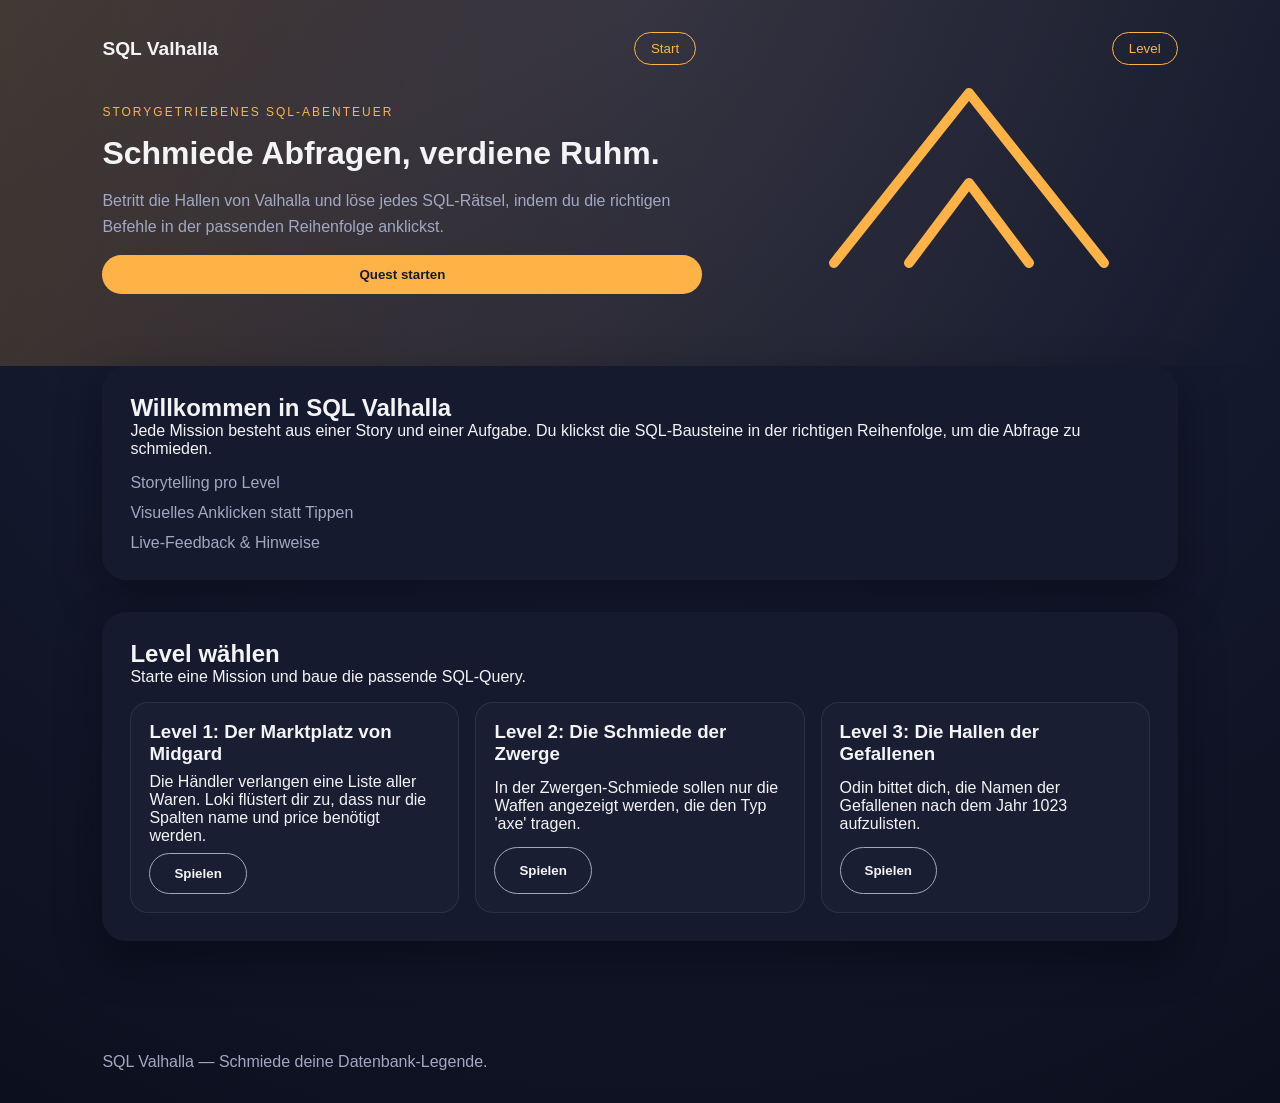
==== index.html @ d1be3629 "Add SQL Valhalla landing page and level flow" ====
<!doctype html>
<html lang="de">
  <head>
    <meta charset="UTF-8" />
    <meta name="viewport" content="width=device-width, initial-scale=1" />
    <title>SQL Valhalla</title>
    <link rel="stylesheet" href="styles.css" />
  </head>
  <body>
    <header class="hero">
      <nav class="nav">
        <div class="logo">SQL Valhalla</div>
        <button class="nav-button" id="open-home">Start</button>
        <button class="nav-button" id="open-levels">Level</button>
      </nav>
      <div class="hero-content">
        <p class="tag">Storygetriebenes SQL-Abenteuer</p>
        <h1>Schmiede Abfragen, verdiene Ruhm.</h1>
        <p class="hero-text">
          Betritt die Hallen von Valhalla und löse jedes SQL-Rätsel, indem du die
          richtigen Befehle in der passenden Reihenfolge anklickst.
        </p>
        <button class="primary" id="start-quest">Quest starten</button>
      </div>
    </header>

    <main>
      <section class="panel" id="home">
        <h2>Willkommen in SQL Valhalla</h2>
        <p>
          Jede Mission besteht aus einer Story und einer Aufgabe. Du klickst die
          SQL-Bausteine in der richtigen Reihenfolge, um die Abfrage zu schmieden.
        </p>
        <ul class="features">
          <li>Storytelling pro Level</li>
          <li>Visuelles Anklicken statt Tippen</li>
          <li>Live-Feedback & Hinweise</li>
        </ul>
      </section>

      <section class="panel" id="levels">
        <div class="panel-header">
          <h2>Level wählen</h2>
          <p>Starte eine Mission und baue die passende SQL-Query.</p>
        </div>
        <div class="level-grid" id="level-grid"></div>
      </section>

      <section class="panel" id="play-area" hidden>
        <div class="story">
          <h2 id="level-title"></h2>
          <p id="level-story"></p>
        </div>
        <div class="task">
          <h3>Aufgabe</h3>
          <p id="level-task"></p>
        </div>
        <div class="builder">
          <h3>SQL schmieden</h3>
          <div class="fragments" id="fragment-pool"></div>
          <div class="forge">
            <p>Deine Reihenfolge</p>
            <div class="sequence" id="sequence"></div>
          </div>
        </div>
        <div class="actions">
          <button class="secondary" id="reset">Zurücksetzen</button>
          <button class="primary" id="check">Prüfen</button>
        </div>
        <p class="feedback" id="feedback" aria-live="polite"></p>
      </section>
    </main>

    <footer class="footer">
      <p>SQL Valhalla &mdash; Schmiede deine Datenbank-Legende.</p>
    </footer>

    <script src="script.js"></script>
  </body>
</html>
---- styles.css ----
:root {
  color-scheme: dark;
  --bg: #0c0f1d;
  --panel: #151a2e;
  --accent: #ffb347;
  --accent-soft: rgba(255, 179, 71, 0.15);
  --text: #f4f4f6;
  --muted: #a2a8c3;
  --success: #68e1a9;
  --error: #ff6b6b;
}

* {
  box-sizing: border-box;
  margin: 0;
  padding: 0;
  font-family: "Inter", "Segoe UI", sans-serif;
}

body {
  background: radial-gradient(circle at top, #1c2440, var(--bg));
  color: var(--text);
  min-height: 100vh;
  display: flex;
  flex-direction: column;
}

.hero {
  background: linear-gradient(120deg, rgba(255, 179, 71, 0.2), transparent),
    url("data:image/svg+xml,%3Csvg width='340' height='340' viewBox='0 0 340 340' fill='none' xmlns='http://www.w3.org/2000/svg'%3E%3Cpath d='M35 250L170 80L305 250' stroke='%23ffb347' stroke-width='10' stroke-linecap='round' stroke-linejoin='round'/%3E%3Cpath d='M110 250L170 170L230 250' stroke='%23ffb347' stroke-width='10' stroke-linecap='round' stroke-linejoin='round'/%3E%3C/svg%3E")
      no-repeat right 15% center;
  padding: 32px 8vw 72px;
}

.nav {
  display: flex;
  align-items: center;
  justify-content: space-between;
  margin-bottom: 40px;
}

.logo {
  font-weight: 700;
  font-size: 1.2rem;
}

.nav-button {
  background: transparent;
  border: 1px solid var(--accent);
  color: var(--accent);
  padding: 8px 16px;
  margin-left: 8px;
  border-radius: 999px;
  cursor: pointer;
}

.hero-content {
  max-width: 600px;
  display: grid;
  gap: 16px;
}

.tag {
  color: var(--accent);
  text-transform: uppercase;
  letter-spacing: 2px;
  font-size: 0.75rem;
}

.hero-text {
  color: var(--muted);
  line-height: 1.6;
}

.primary,
.secondary {
  border: none;
  border-radius: 999px;
  padding: 12px 24px;
  font-weight: 600;
  cursor: pointer;
}

.primary {
  background: var(--accent);
  color: #151a2e;
}

.secondary {
  background: transparent;
  color: var(--text);
  border: 1px solid var(--muted);
}

main {
  display: grid;
  gap: 32px;
  padding: 0 8vw 80px;
}

.panel {
  background: var(--panel);
  border-radius: 24px;
  padding: 28px;
  box-shadow: 0 18px 40px rgba(5, 7, 17, 0.5);
}

.features {
  list-style: none;
  display: grid;
  gap: 12px;
  margin-top: 16px;
  color: var(--muted);
}

.level-grid {
  display: grid;
  gap: 16px;
  grid-template-columns: repeat(auto-fit, minmax(220px, 1fr));
  margin-top: 16px;
}

.level-card {
  background: rgba(255, 255, 255, 0.02);
  border: 1px solid rgba(255, 255, 255, 0.08);
  padding: 18px;
  border-radius: 18px;
  display: grid;
  gap: 8px;
}

.level-card button {
  justify-self: start;
}

.story,
.task {
  margin-bottom: 18px;
}

.builder {
  display: grid;
  gap: 16px;
}

.fragments {
  display: flex;
  flex-wrap: wrap;
  gap: 12px;
}

.fragment {
  background: var(--accent-soft);
  border: 1px solid var(--accent);
  color: var(--accent);
  padding: 10px 16px;
  border-radius: 999px;
  cursor: pointer;
  font-weight: 600;
}

.fragment[disabled] {
  opacity: 0.4;
  cursor: not-allowed;
}

.forge {
  background: rgba(15, 18, 30, 0.8);
  padding: 16px;
  border-radius: 16px;
  border: 1px dashed rgba(255, 255, 255, 0.2);
}

.sequence {
  display: flex;
  flex-wrap: wrap;
  gap: 10px;
  margin-top: 8px;
  min-height: 46px;
}

.sequence .chip {
  background: rgba(255, 255, 255, 0.1);
  padding: 8px 12px;
  border-radius: 999px;
}

.actions {
  display: flex;
  gap: 12px;
  margin-top: 20px;
}

.feedback {
  margin-top: 16px;
  font-weight: 600;
}

.feedback.success {
  color: var(--success);
}

.feedback.error {
  color: var(--error);
}

.footer {
  padding: 32px 8vw;
  color: var(--muted);
}

@media (max-width: 720px) {
  .nav {
    flex-direction: column;
    align-items: flex-start;
    gap: 12px;
  }

  .hero {
    background-position: center 120px;
  }
}
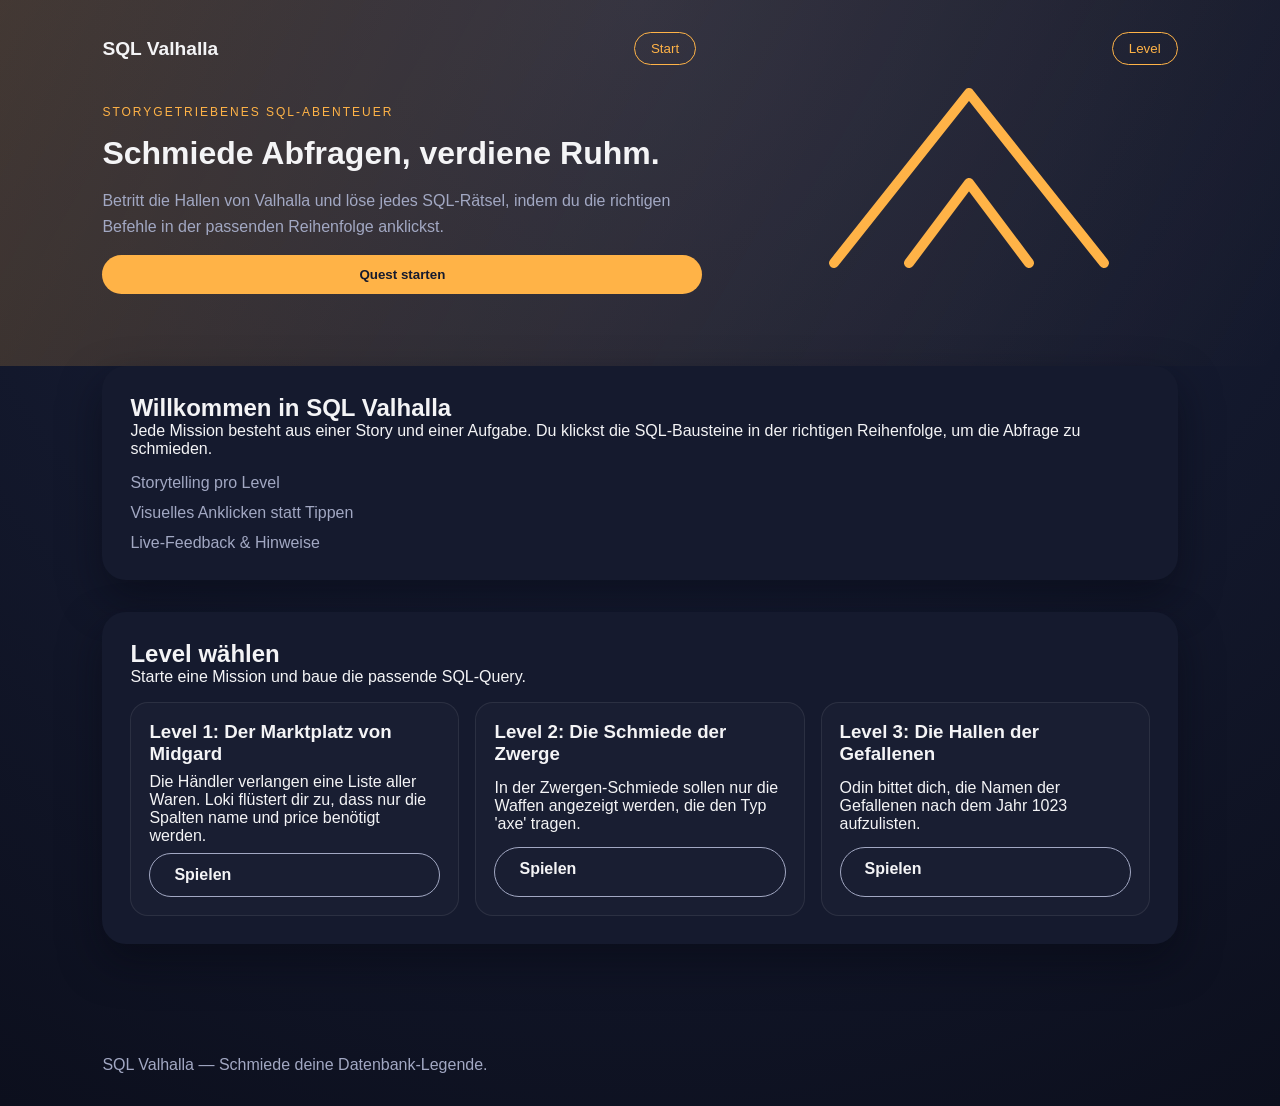
==== commit 49bf43f5: "Split levels into pages and fetch solutions from backend" ====
--- a/index.html
+++ b/index.html
@@ -45,30 +45,6 @@
         </div>
         <div class="level-grid" id="level-grid"></div>
       </section>
-
-      <section class="panel" id="play-area" hidden>
-        <div class="story">
-          <h2 id="level-title"></h2>
-          <p id="level-story"></p>
-        </div>
-        <div class="task">
-          <h3>Aufgabe</h3>
-          <p id="level-task"></p>
-        </div>
-        <div class="builder">
-          <h3>SQL schmieden</h3>
-          <div class="fragments" id="fragment-pool"></div>
-          <div class="forge">
-            <p>Deine Reihenfolge</p>
-            <div class="sequence" id="sequence"></div>
-          </div>
-        </div>
-        <div class="actions">
-          <button class="secondary" id="reset">Zurücksetzen</button>
-          <button class="primary" id="check">Prüfen</button>
-        </div>
-        <p class="feedback" id="feedback" aria-live="polite"></p>
-      </section>
     </main>
 
     <footer class="footer">
--- a/styles.css
+++ b/styles.css
@@ -25,6 +25,23 @@
   flex-direction: column;
 }
 
+.page-header {
+  padding: 32px 8vw 24px;
+  display: grid;
+  gap: 12px;
+  text-align: left;
+}
+
+.back-link {
+  color: var(--accent);
+  text-decoration: none;
+  font-weight: 600;
+}
+
+.back-link:hover {
+  text-decoration: underline;
+}
+
 .hero {
   background: linear-gradient(120deg, rgba(255, 179, 71, 0.2), transparent),
     url("data:image/svg+xml,%3Csvg width='340' height='340' viewBox='0 0 340 340' fill='none' xmlns='http://www.w3.org/2000/svg'%3E%3Cpath d='M35 250L170 80L305 250' stroke='%23ffb347' stroke-width='10' stroke-linecap='round' stroke-linejoin='round'/%3E%3Cpath d='M110 250L170 170L230 250' stroke='%23ffb347' stroke-width='10' stroke-linecap='round' stroke-linejoin='round'/%3E%3C/svg%3E")
@@ -90,6 +107,8 @@
   background: transparent;
   color: var(--text);
   border: 1px solid var(--muted);
+  text-decoration: none;
+  display: inline-block;
 }
 
 main {
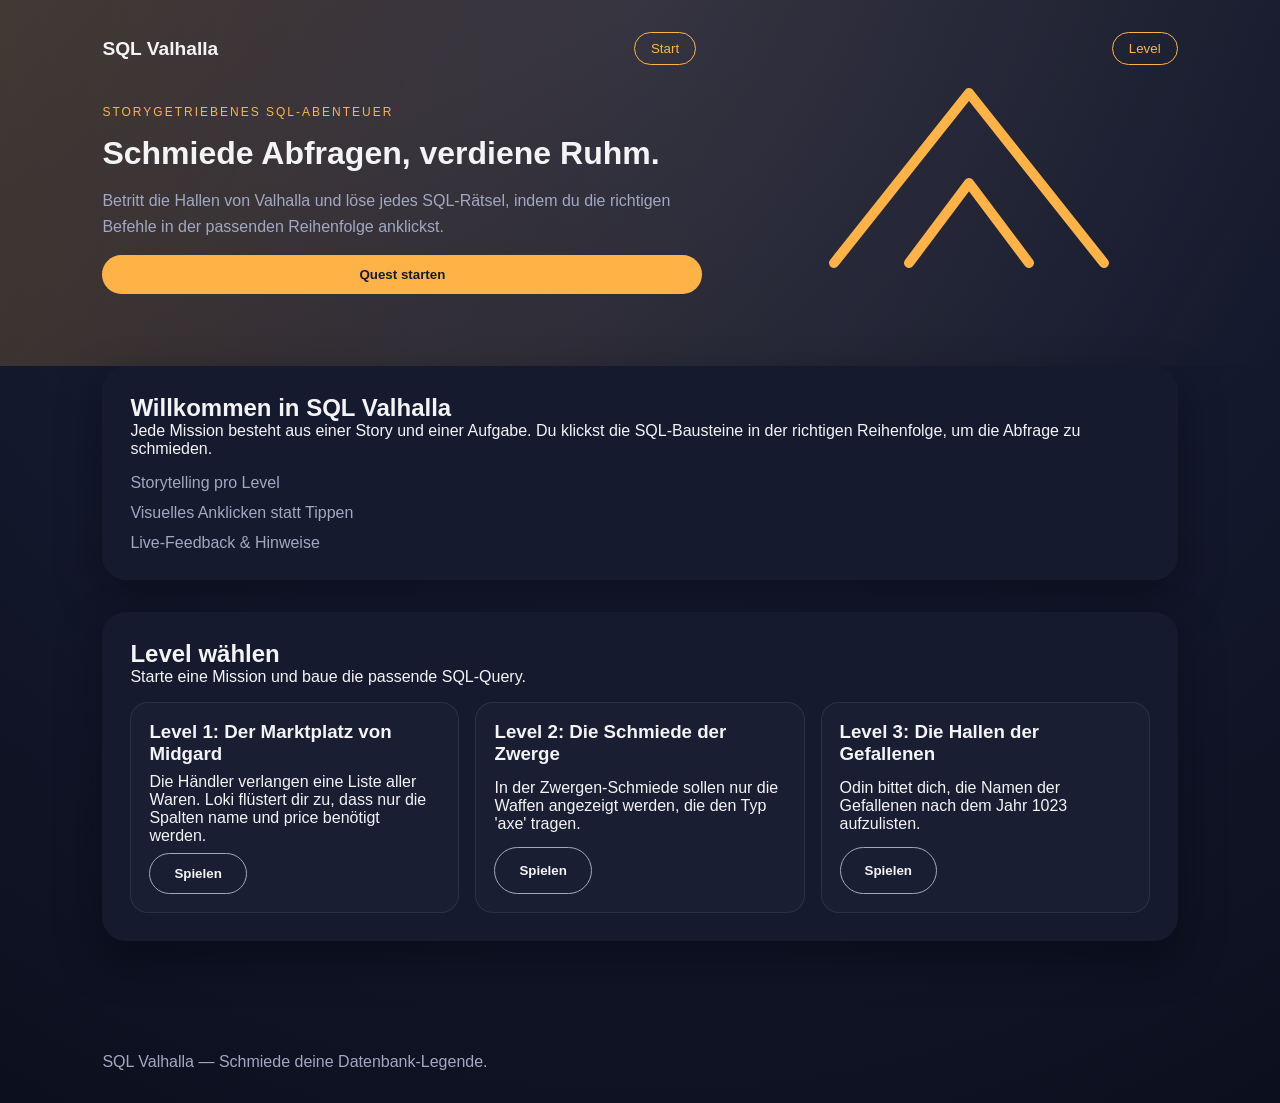
==== commit 066fe77c: "Merge branch 'main' into codex/create-sql-valhalla-game-homepage-8y4iux" ====
--- a/index.html
+++ b/index.html
@@ -45,6 +45,30 @@
         </div>
         <div class="level-grid" id="level-grid"></div>
       </section>
+
+      <section class="panel" id="play-area" hidden>
+        <div class="story">
+          <h2 id="level-title"></h2>
+          <p id="level-story"></p>
+        </div>
+        <div class="task">
+          <h3>Aufgabe</h3>
+          <p id="level-task"></p>
+        </div>
+        <div class="builder">
+          <h3>SQL schmieden</h3>
+          <div class="fragments" id="fragment-pool"></div>
+          <div class="forge">
+            <p>Deine Reihenfolge</p>
+            <div class="sequence" id="sequence"></div>
+          </div>
+        </div>
+        <div class="actions">
+          <button class="secondary" id="reset">Zurücksetzen</button>
+          <button class="primary" id="check">Prüfen</button>
+        </div>
+        <p class="feedback" id="feedback" aria-live="polite"></p>
+      </section>
     </main>
 
     <footer class="footer">
--- a/styles.css
+++ b/styles.css
@@ -25,23 +25,6 @@
   flex-direction: column;
 }
 
-.page-header {
-  padding: 32px 8vw 24px;
-  display: grid;
-  gap: 12px;
-  text-align: left;
-}
-
-.back-link {
-  color: var(--accent);
-  text-decoration: none;
-  font-weight: 600;
-}
-
-.back-link:hover {
-  text-decoration: underline;
-}
-
 .hero {
   background: linear-gradient(120deg, rgba(255, 179, 71, 0.2), transparent),
     url("data:image/svg+xml,%3Csvg width='340' height='340' viewBox='0 0 340 340' fill='none' xmlns='http://www.w3.org/2000/svg'%3E%3Cpath d='M35 250L170 80L305 250' stroke='%23ffb347' stroke-width='10' stroke-linecap='round' stroke-linejoin='round'/%3E%3Cpath d='M110 250L170 170L230 250' stroke='%23ffb347' stroke-width='10' stroke-linecap='round' stroke-linejoin='round'/%3E%3C/svg%3E")
@@ -107,8 +90,6 @@
   background: transparent;
   color: var(--text);
   border: 1px solid var(--muted);
-  text-decoration: none;
-  display: inline-block;
 }
 
 main {
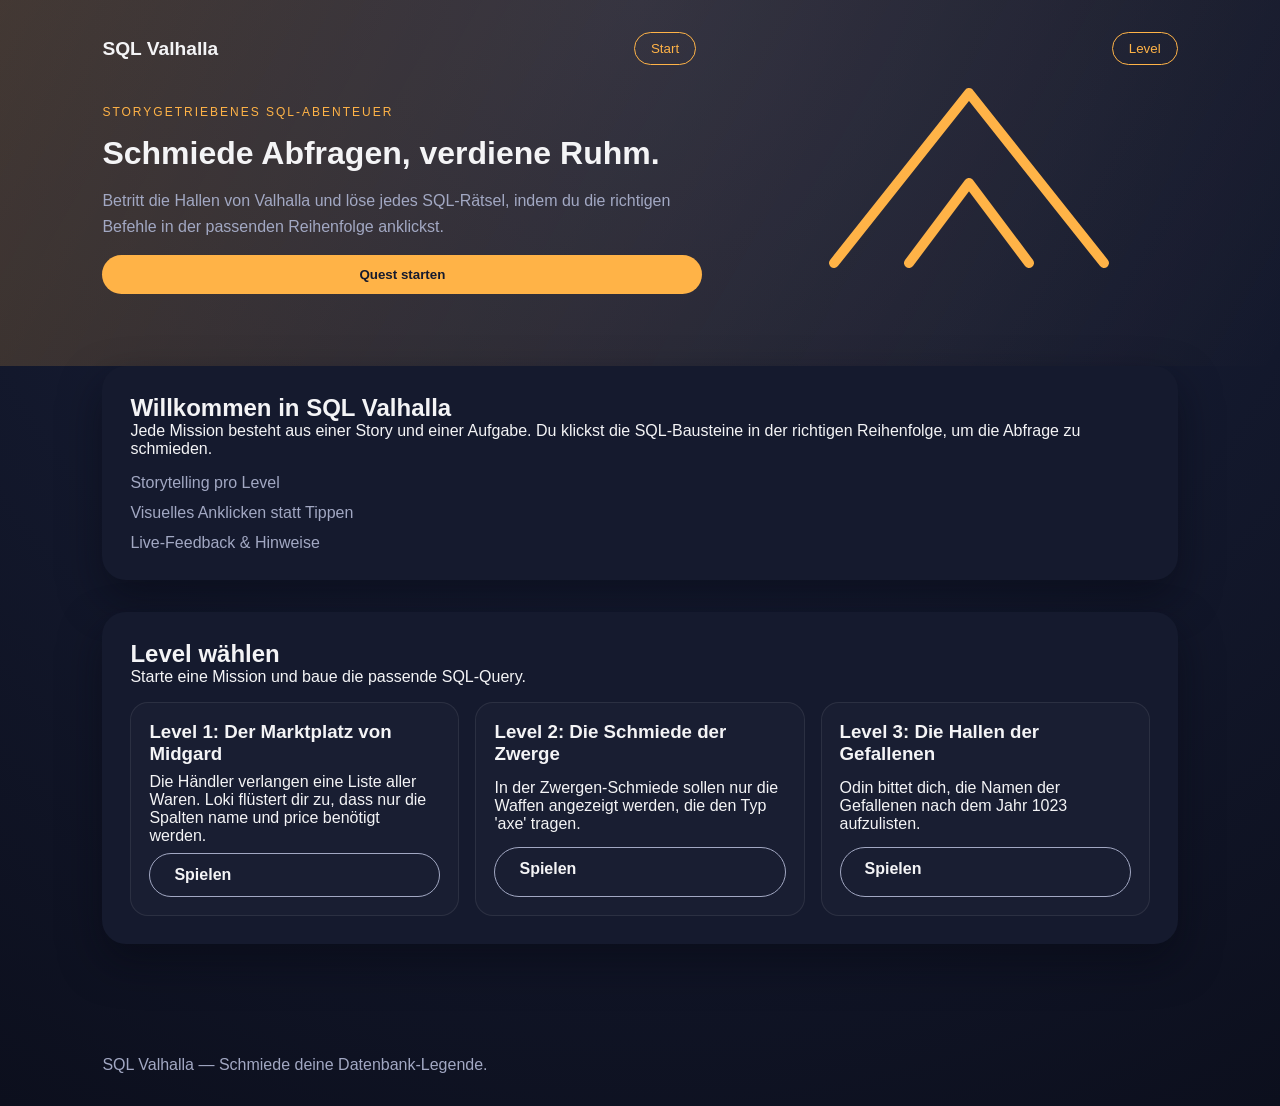
==== commit 595c8e5a: "Show result table on correct answer" ====
--- a/index.html
+++ b/index.html
@@ -45,30 +45,6 @@
         </div>
         <div class="level-grid" id="level-grid"></div>
       </section>
-
-      <section class="panel" id="play-area" hidden>
-        <div class="story">
-          <h2 id="level-title"></h2>
-          <p id="level-story"></p>
-        </div>
-        <div class="task">
-          <h3>Aufgabe</h3>
-          <p id="level-task"></p>
-        </div>
-        <div class="builder">
-          <h3>SQL schmieden</h3>
-          <div class="fragments" id="fragment-pool"></div>
-          <div class="forge">
-            <p>Deine Reihenfolge</p>
-            <div class="sequence" id="sequence"></div>
-          </div>
-        </div>
-        <div class="actions">
-          <button class="secondary" id="reset">Zurücksetzen</button>
-          <button class="primary" id="check">Prüfen</button>
-        </div>
-        <p class="feedback" id="feedback" aria-live="polite"></p>
-      </section>
     </main>
 
     <footer class="footer">
--- a/styles.css
+++ b/styles.css
@@ -25,6 +25,23 @@
   flex-direction: column;
 }
 
+.page-header {
+  padding: 32px 8vw 24px;
+  display: grid;
+  gap: 12px;
+  text-align: left;
+}
+
+.back-link {
+  color: var(--accent);
+  text-decoration: none;
+  font-weight: 600;
+}
+
+.back-link:hover {
+  text-decoration: underline;
+}
+
 .hero {
   background: linear-gradient(120deg, rgba(255, 179, 71, 0.2), transparent),
     url("data:image/svg+xml,%3Csvg width='340' height='340' viewBox='0 0 340 340' fill='none' xmlns='http://www.w3.org/2000/svg'%3E%3Cpath d='M35 250L170 80L305 250' stroke='%23ffb347' stroke-width='10' stroke-linecap='round' stroke-linejoin='round'/%3E%3Cpath d='M110 250L170 170L230 250' stroke='%23ffb347' stroke-width='10' stroke-linecap='round' stroke-linejoin='round'/%3E%3C/svg%3E")
@@ -90,6 +107,8 @@
   background: transparent;
   color: var(--text);
   border: 1px solid var(--muted);
+  text-decoration: none;
+  display: inline-block;
 }
 
 main {
@@ -202,6 +221,50 @@
 
 .feedback.error {
   color: var(--error);
+}
+
+.result {
+  margin-top: 20px;
+  display: grid;
+  gap: 12px;
+}
+
+.result.hidden {
+  display: none;
+}
+
+.table-wrapper {
+  overflow-x: auto;
+  border-radius: 14px;
+  border: 1px solid rgba(255, 255, 255, 0.1);
+}
+
+.table-wrapper table {
+  width: 100%;
+  border-collapse: collapse;
+  min-width: 320px;
+}
+
+.table-wrapper th,
+.table-wrapper td {
+  padding: 12px 16px;
+  text-align: left;
+}
+
+.table-wrapper thead {
+  background: rgba(255, 255, 255, 0.08);
+  color: var(--accent);
+  text-transform: uppercase;
+  letter-spacing: 1px;
+  font-size: 0.75rem;
+}
+
+.table-wrapper tbody tr {
+  border-top: 1px solid rgba(255, 255, 255, 0.06);
+}
+
+.table-wrapper tbody tr:nth-child(even) {
+  background: rgba(255, 255, 255, 0.03);
 }
 
 .footer {
